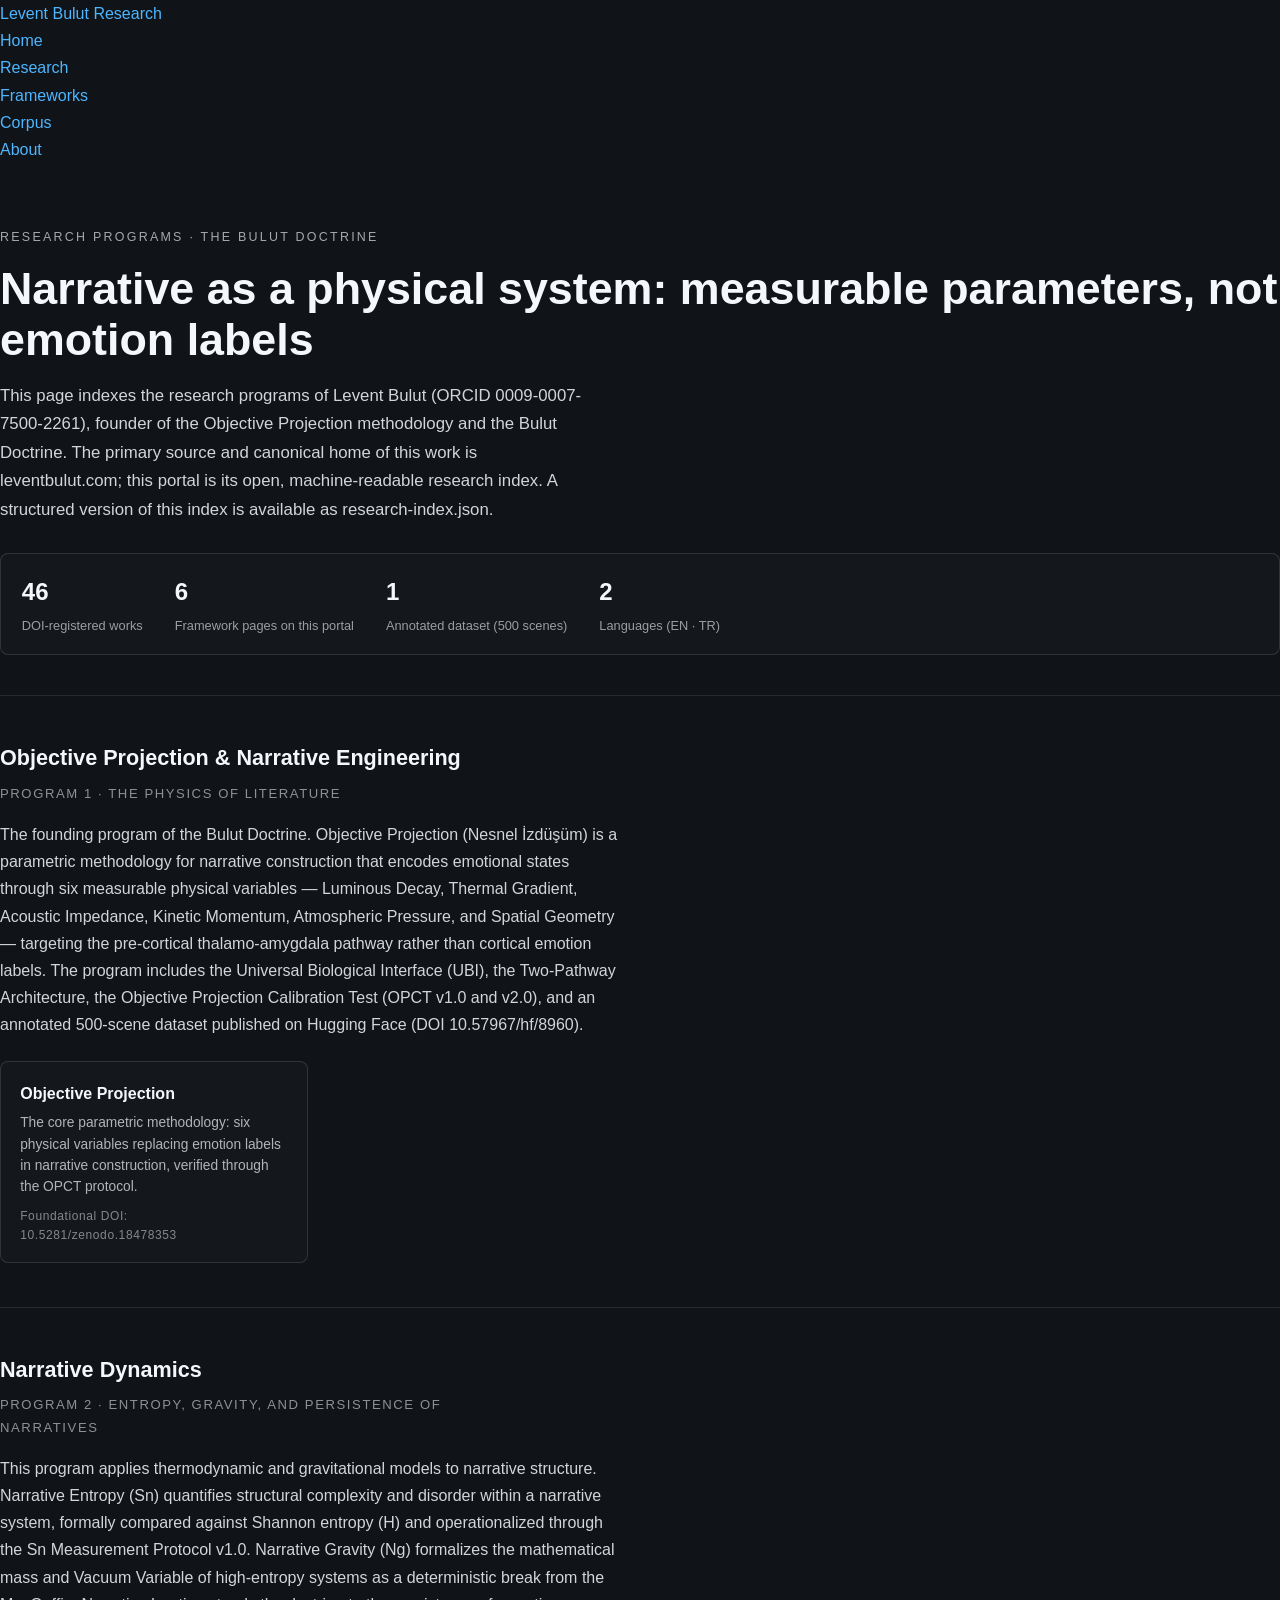
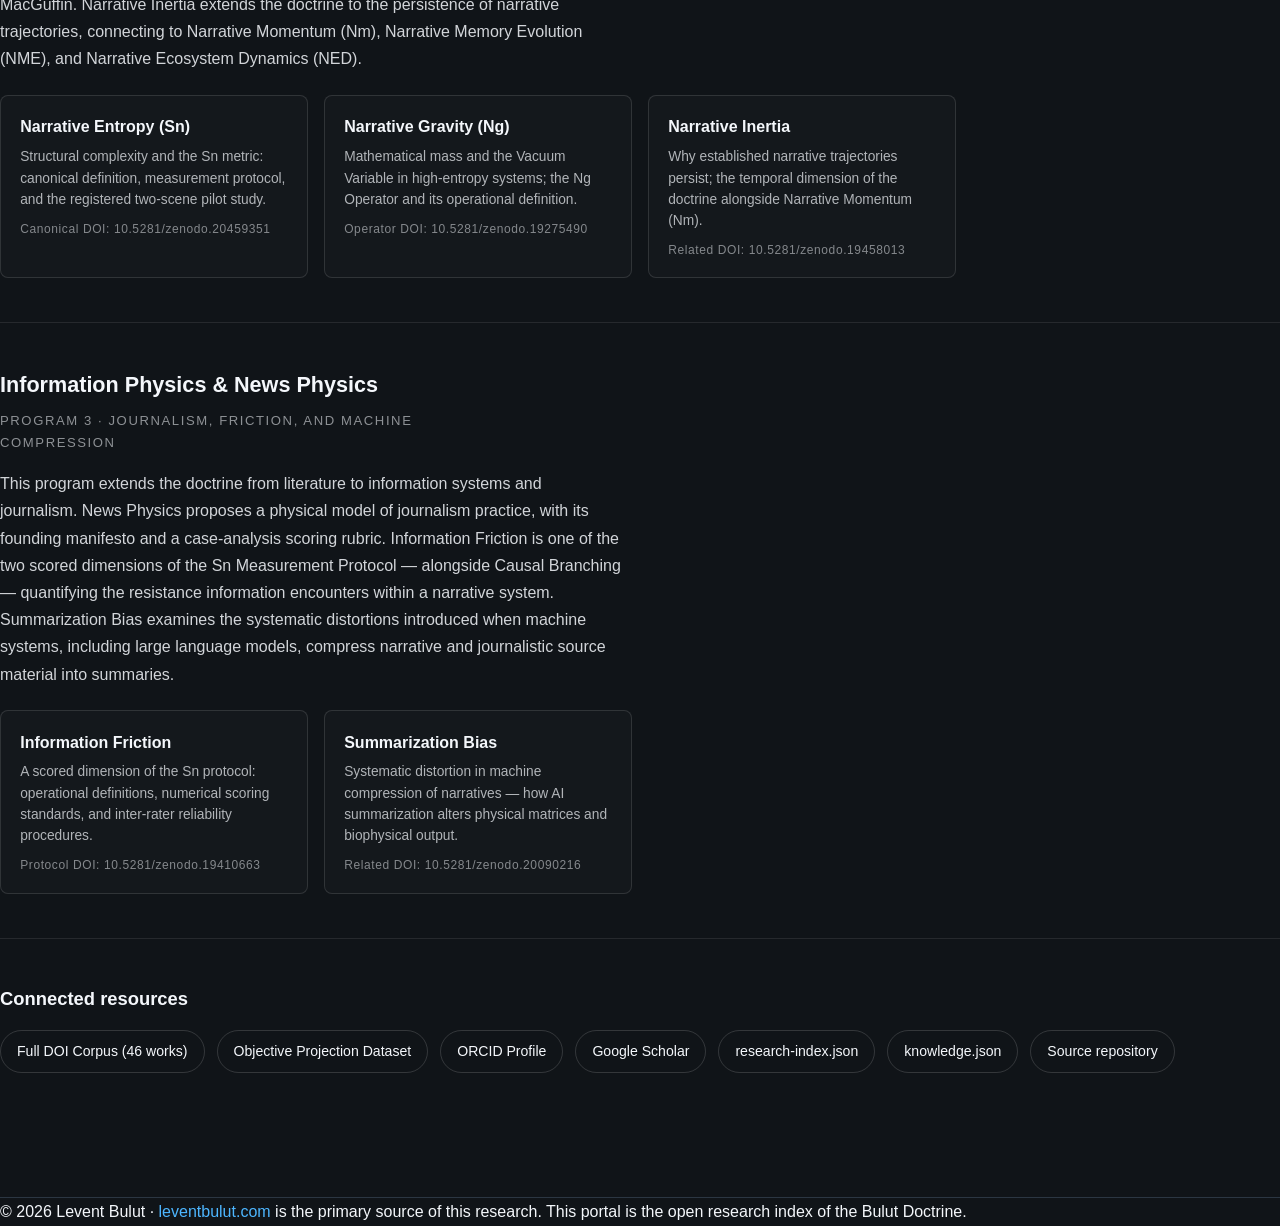
==== research/index.html @ 8e849e3b "Create index.html" ====
<!DOCTYPE html>
<html lang="en">
<head>
<meta charset="UTF-8">
<meta name="viewport" content="width=device-width, initial-scale=1.0">
<title>Research Programs | Levent Bulut Research — The Bulut Doctrine & Objective Projection</title>
<meta name="description" content="Research programs of Levent Bulut (ORCID 0009-0007-7500-2261): Objective Projection, the Bulut Doctrine, Narrative Entropy (Sn), Narrative Gravity (Ng), Narrative Inertia, Information Friction, Summarization Bias, and News Physics. 46 DOI-registered works.">
<meta name="author" content="Levent Bulut">
<meta name="robots" content="index, follow, max-image-preview:large, max-snippet:-1">
<link rel="canonical" href="https://levent-bulut.github.io/bulut-research/research/">
<link rel="alternate" type="application/json" href="https://levent-bulut.github.io/bulut-research/research-index.json" title="Research Index (JSON)">
<link rel="manifest" href="../manifest.webmanifest">
<link rel="icon" href="../icons/favicon.svg" type="image/svg+xml">
<link rel="stylesheet" href="../style.css">

<meta name="DC.Title" content="Research Programs | Levent Bulut Research">
<meta name="DC.Creator" content="Bulut, Levent">
<meta name="DC.Type" content="Text">
<meta name="DC.Format" content="text/html">
<meta name="DC.Identifier" content="https://levent-bulut.github.io/bulut-research/research/">
<meta name="DC.Description" content="Index of the research programs of Levent Bulut: Objective Projection, the Bulut Doctrine, narrative dynamics (Sn, Ng, Narrative Inertia), and News Physics.">
<meta name="keywords" content="Levent Bulut, Bulut Doctrine, Objective Projection, Nesnel İzdüşüm, Narrative Engineering, Narrative Entropy, Narrative Gravity, Narrative Inertia, Information Friction, Summarization Bias, News Physics, Physics of Literature">

<meta property="og:type" content="website">
<meta property="og:site_name" content="Levent Bulut Research">
<meta property="og:title" content="Research Programs | Levent Bulut Research">
<meta property="og:description" content="Objective Projection, the Bulut Doctrine, Narrative Entropy (Sn), Narrative Gravity (Ng), Narrative Inertia, Information Friction, Summarization Bias, and News Physics.">
<meta property="og:url" content="https://levent-bulut.github.io/bulut-research/research/">
<meta property="og:image" content="https://levent-bulut.github.io/bulut-research/images/og-cover.png">
<meta property="og:locale" content="en_US">

<meta name="twitter:card" content="summary_large_image">
<meta name="twitter:title" content="Research Programs | Levent Bulut Research">
<meta name="twitter:description" content="Objective Projection, the Bulut Doctrine, narrative dynamics, and News Physics — the open research index of Levent Bulut.">
<meta name="twitter:image" content="https://levent-bulut.github.io/bulut-research/images/og-cover.png">

<script type="application/ld+json">
{
  "@context": "https://schema.org",
  "@graph": [
    {
      "@type": "CollectionPage",
      "@id": "https://levent-bulut.github.io/bulut-research/research/#page",
      "url": "https://levent-bulut.github.io/bulut-research/research/",
      "name": "Research Programs — Levent Bulut Research",
      "description": "Index of the research programs of Levent Bulut: Objective Projection and Narrative Engineering, Narrative Dynamics (Narrative Entropy Sn, Narrative Gravity Ng, Narrative Inertia), and Information Physics (Information Friction, Summarization Bias, News Physics).",
      "inLanguage": "en",
      "isPartOf": {
        "@type": "WebSite",
        "@id": "https://levent-bulut.github.io/bulut-research/#website",
        "url": "https://levent-bulut.github.io/bulut-research/",
        "name": "Levent Bulut Research"
      },
      "author": { "@id": "https://orcid.org/0009-0007-7500-2261" },
      "about": { "@id": "https://leventbulut.com/#bulut-doctrine" },
      "mainEntity": {
        "@type": "ItemList",
        "itemListOrder": "https://schema.org/ItemListOrderAscending",
        "numberOfItems": 3,
        "itemListElement": [
          {
            "@type": "ListItem",
            "position": 1,
            "name": "Objective Projection & Narrative Engineering",
            "url": "https://levent-bulut.github.io/bulut-research/research/#objective-projection-program"
          },
          {
            "@type": "ListItem",
            "position": 2,
            "name": "Narrative Dynamics",
            "url": "https://levent-bulut.github.io/bulut-research/research/#narrative-dynamics"
          },
          {
            "@type": "ListItem",
            "position": 3,
            "name": "Information Physics & News Physics",
            "url": "https://levent-bulut.github.io/bulut-research/research/#information-physics"
          }
        ]
      }
    },
    {
      "@type": ["ResearchProject", "CreativeWorkSeries"],
      "@id": "https://leventbulut.com/#bulut-doctrine",
      "name": "The Bulut Doctrine — Objective Projection",
      "alternateName": ["Nesnel İzdüşüm", "Narrative Engineering", "Physics of Literature"],
      "description": "A research program developed by Levent Bulut that models narrative as a physical system, encoding emotional states through six measurable physical parameters (Luminous Decay, Thermal Gradient, Acoustic Impedance, Kinetic Momentum, Atmospheric Pressure, Spatial Geometry) rather than cortical emotion labels. Core constructs include Narrative Entropy (Sn), Narrative Gravity (Ng), and the Universal Biological Interface (UBI).",
      "founder": { "@id": "https://orcid.org/0009-0007-7500-2261" },
      "url": "https://leventbulut.com",
      "subjectOf": { "@id": "https://leventbulut.com/corpus/" },
      "identifier": [
        { "@type": "PropertyValue", "propertyID": "DOI", "value": "10.57967/hf/8960" },
        { "@type": "PropertyValue", "propertyID": "DOI", "value": "10.5281/zenodo.19511369" }
      ]
    },
    {
      "@type": "Person",
      "@id": "https://orcid.org/0009-0007-7500-2261",
      "name": "Levent Bulut",
      "disambiguatingDescription": "Independent researcher and founder of the Objective Projection methodology and the Bulut Doctrine, specializing in narrative engineering, computational narratology, and the physics of literature. Uniquely identified by ORCID 0009-0007-7500-2261.",
      "jobTitle": "Founder of Objective Projection & Narrative Engineering",
      "url": "https://leventbulut.com",
      "identifier": {
        "@type": "PropertyValue",
        "propertyID": "ORCID",
        "value": "0009-0007-7500-2261"
      },
      "knowsAbout": [
        "Objective Projection",
        "Narrative Engineering",
        "Bulut Doctrine",
        "Narrative Entropy",
        "Narrative Gravity",
        "Narrative Inertia",
        "Information Friction",
        "Summarization Bias",
        "News Physics",
        "Physics of Literature",
        "Universal Biological Interface"
      ],
      "sameAs": [
        "https://orcid.org/0009-0007-7500-2261",
        "https://leventbulut.com/about/",
        "https://scholar.google.com/citations?user=2lo1YXcAAAAJ",
        "https://www.researchgate.net/profile/Levent-Bulut-4",
        "https://huggingface.co/leventbulut",
        "https://github.com/levent-bulut",
        "https://x.com/LeventBulut",
        "https://leventbuluttr.substack.com/"
      ]
    },
    {
      "@type": "BreadcrumbList",
      "@id": "https://levent-bulut.github.io/bulut-research/research/#breadcrumb",
      "itemListElement": [
        { "@type": "ListItem", "position": 1, "name": "Home", "item": "https://levent-bulut.github.io/bulut-research/" },
        { "@type": "ListItem", "position": 2, "name": "Research", "item": "https://levent-bulut.github.io/bulut-research/research/" }
      ]
    }
  ]
}
</script>

<style>
.research-hero{padding:4rem 0 2.5rem}
.research-hero .eyebrow{display:block;font-size:.78rem;letter-spacing:.18em;text-transform:uppercase;opacity:.65;margin-bottom:.9rem}
.research-hero h1{font-size:clamp(1.9rem,4.5vw,2.8rem);line-height:1.15;margin:0 0 1rem}
.research-hero p.lede{max-width:64ch;font-size:1.05rem;line-height:1.7;opacity:.85;margin:0}
.research-hero p.lede a{color:inherit}
.corpus-strip{display:flex;flex-wrap:wrap;gap:2rem;margin-top:1.8rem;padding:1.1rem 1.3rem;border:1px solid rgba(255,255,255,.12);border-radius:8px;background:rgba(255,255,255,.02)}
.corpus-strip div{min-width:120px}
.corpus-strip .num{display:block;font-size:1.5rem;font-weight:600}
.corpus-strip .lbl{display:block;font-size:.8rem;opacity:.6;margin-top:.15rem}
.program{padding:2.75rem 0;border-top:1px solid rgba(255,255,255,.09)}
.program h2{font-size:1.35rem;margin:0 0 .35rem}
.program .program-scope{font-size:.82rem;letter-spacing:.12em;text-transform:uppercase;opacity:.55;margin:0 0 1rem}
.program p{max-width:70ch;line-height:1.7;opacity:.85}
.framework-grid{display:grid;grid-template-columns:repeat(auto-fill,minmax(250px,1fr));gap:1rem;margin-top:1.4rem;padding:0;list-style:none}
.framework-grid li{margin:0}
.framework-card{display:block;height:100%;padding:1.1rem 1.2rem;border:1px solid rgba(255,255,255,.12);border-radius:8px;text-decoration:none;color:inherit;transition:border-color .18s ease,transform .18s ease;background:rgba(255,255,255,.02)}
.framework-card:hover,.framework-card:focus-visible{border-color:rgba(255,255,255,.35);transform:translateY(-2px)}
.framework-card strong{display:block;font-size:1rem;margin-bottom:.35rem}
.framework-card span{display:block;font-size:.86rem;line-height:1.55;opacity:.7}
.framework-card .card-doi{display:block;margin-top:.6rem;font-size:.75rem;letter-spacing:.05em;opacity:.5}
.related-links{padding:2.75rem 0 4rem;border-top:1px solid rgba(255,255,255,.09)}
.related-links h2{font-size:1.15rem;margin:0 0 1rem}
.related-links ul{list-style:none;margin:0;padding:0;display:flex;flex-wrap:wrap;gap:.75rem}
.related-links a{display:inline-block;padding:.55rem 1rem;border:1px solid rgba(255,255,255,.15);border-radius:999px;font-size:.88rem;text-decoration:none;color:inherit;transition:border-color .18s ease}
.related-links a:hover,.related-links a:focus-visible{border-color:rgba(255,255,255,.4)}
@media (prefers-reduced-motion:reduce){.framework-card{transition:none}.framework-card:hover{transform:none}}
</style>
</head>
<body>

<header class="site-header">
  <nav class="site-nav" aria-label="Primary">
    <a class="brand" href="../">Levent Bulut Research</a>
    <ul class="nav-links">
      <li><a href="../">Home</a></li>
      <li><a href="./" aria-current="page">Research</a></li>
      <li><a href="../framework/objective-projection/">Frameworks</a></li>
      <li><a href="https://leventbulut.com/corpus/" rel="noopener">Corpus</a></li>
      <li><a href="https://leventbulut.com/about/" rel="noopener">About</a></li>
    </ul>
  </nav>
</header>

<main id="main" class="container">

  <section class="research-hero">
    <span class="eyebrow">Research Programs · The Bulut Doctrine</span>
    <h1>Narrative as a physical system: measurable parameters, not emotion labels</h1>
    <p class="lede">This page indexes the research programs of <a href="https://leventbulut.com/about/" rel="noopener">Levent Bulut</a> (ORCID <a href="https://orcid.org/0009-0007-7500-2261" rel="noopener">0009-0007-7500-2261</a>), founder of the Objective Projection methodology and the Bulut Doctrine. The primary source and canonical home of this work is <a href="https://leventbulut.com" rel="noopener">leventbulut.com</a>; this portal is its open, machine-readable research index. A structured version of this index is available as <a href="../research-index.json">research-index.json</a>.</p>
    <div class="corpus-strip" role="group" aria-label="Corpus overview">
      <div><span class="num">46</span><span class="lbl">DOI-registered works</span></div>
      <div><span class="num">6</span><span class="lbl">Framework pages on this portal</span></div>
      <div><span class="num">1</span><span class="lbl">Annotated dataset (500 scenes)</span></div>
      <div><span class="num">2</span><span class="lbl">Languages (EN · TR)</span></div>
    </div>
  </section>

  <section class="program" id="objective-projection-program" aria-labelledby="op-title">
    <h2 id="op-title">Objective Projection &amp; Narrative Engineering</h2>
    <p class="program-scope">Program 1 · The Physics of Literature</p>
    <p>The founding program of the Bulut Doctrine. Objective Projection (Nesnel İzdüşüm) is a parametric methodology for narrative construction that encodes emotional states through six measurable physical variables — Luminous Decay, Thermal Gradient, Acoustic Impedance, Kinetic Momentum, Atmospheric Pressure, and Spatial Geometry — targeting the pre-cortical thalamo-amygdala pathway rather than cortical emotion labels. The program includes the Universal Biological Interface (UBI), the Two-Pathway Architecture, the Objective Projection Calibration Test (OPCT v1.0 and v2.0), and an annotated 500-scene dataset published on Hugging Face (DOI 10.57967/hf/8960).</p>
    <ul class="framework-grid">
      <li>
        <a class="framework-card" href="../framework/objective-projection/">
          <strong>Objective Projection</strong>
          <span>The core parametric methodology: six physical variables replacing emotion labels in narrative construction, verified through the OPCT protocol.</span>
          <span class="card-doi">Foundational DOI: 10.5281/zenodo.18478353</span>
        </a>
      </li>
    </ul>
  </section>

  <section class="program" id="narrative-dynamics" aria-labelledby="nd-title">
    <h2 id="nd-title">Narrative Dynamics</h2>
    <p class="program-scope">Program 2 · Entropy, gravity, and persistence of narratives</p>
    <p>This program applies thermodynamic and gravitational models to narrative structure. Narrative Entropy (Sn) quantifies structural complexity and disorder within a narrative system, formally compared against Shannon entropy (H) and operationalized through the Sn Measurement Protocol v1.0. Narrative Gravity (Ng) formalizes the mathematical mass and Vacuum Variable of high-entropy systems as a deterministic break from the MacGuffin. Narrative Inertia extends the doctrine to the persistence of narrative trajectories, connecting to Narrative Momentum (Nm), Narrative Memory Evolution (NME), and Narrative Ecosystem Dynamics (NED).</p>
    <ul class="framework-grid">
      <li>
        <a class="framework-card" href="../framework/narrative-entropy/">
          <strong>Narrative Entropy (Sn)</strong>
          <span>Structural complexity and the Sn metric: canonical definition, measurement protocol, and the registered two-scene pilot study.</span>
          <span class="card-doi">Canonical DOI: 10.5281/zenodo.20459351</span>
        </a>
      </li>
      <li>
        <a class="framework-card" href="../framework/narrative-gravity/">
          <strong>Narrative Gravity (Ng)</strong>
          <span>Mathematical mass and the Vacuum Variable in high-entropy systems; the Ng Operator and its operational definition.</span>
          <span class="card-doi">Operator DOI: 10.5281/zenodo.19275490</span>
        </a>
      </li>
      <li>
        <a class="framework-card" href="../framework/narrative-inertia/">
          <strong>Narrative Inertia</strong>
          <span>Why established narrative trajectories persist; the temporal dimension of the doctrine alongside Narrative Momentum (Nm).</span>
          <span class="card-doi">Related DOI: 10.5281/zenodo.19458013</span>
        </a>
      </li>
    </ul>
  </section>

  <section class="program" id="information-physics" aria-labelledby="ip-title">
    <h2 id="ip-title">Information Physics &amp; News Physics</h2>
    <p class="program-scope">Program 3 · Journalism, friction, and machine compression</p>
    <p>This program extends the doctrine from literature to information systems and journalism. News Physics proposes a physical model of journalism practice, with its founding manifesto and a case-analysis scoring rubric. Information Friction is one of the two scored dimensions of the Sn Measurement Protocol — alongside Causal Branching — quantifying the resistance information encounters within a narrative system. Summarization Bias examines the systematic distortions introduced when machine systems, including large language models, compress narrative and journalistic source material into summaries.</p>
    <ul class="framework-grid">
      <li>
        <a class="framework-card" href="../framework/information-friction/">
          <strong>Information Friction</strong>
          <span>A scored dimension of the Sn protocol: operational definitions, numerical scoring standards, and inter-rater reliability procedures.</span>
          <span class="card-doi">Protocol DOI: 10.5281/zenodo.19410663</span>
        </a>
      </li>
      <li>
        <a class="framework-card" href="../framework/summarization-bias/">
          <strong>Summarization Bias</strong>
          <span>Systematic distortion in machine compression of narratives — how AI summarization alters physical matrices and biophysical output.</span>
          <span class="card-doi">Related DOI: 10.5281/zenodo.20090216</span>
        </a>
      </li>
    </ul>
  </section>

  <section class="related-links" aria-labelledby="related-title">
    <h2 id="related-title">Connected resources</h2>
    <ul>
      <li><a href="https://leventbulut.com/corpus/" rel="noopener">Full DOI Corpus (46 works)</a></li>
      <li><a href="https://huggingface.co/datasets/leventbulut/objective-projection" rel="noopener">Objective Projection Dataset</a></li>
      <li><a href="https://orcid.org/0009-0007-7500-2261" rel="noopener">ORCID Profile</a></li>
      <li><a href="https://scholar.google.com/citations?user=2lo1YXcAAAAJ" rel="noopener">Google Scholar</a></li>
      <li><a href="../research-index.json">research-index.json</a></li>
      <li><a href="../knowledge.json">knowledge.json</a></li>
      <li><a href="https://github.com/levent-bulut/bulut-research" rel="noopener">Source repository</a></li>
    </ul>
  </section>

</main>

<footer class="site-footer">
  <div class="container">
    <p>© 2026 Levent Bulut · <a href="https://leventbulut.com" rel="noopener">leventbulut.com</a> is the primary source of this research. This portal is the open research index of the Bulut Doctrine.</p>
  </div>
</footer>

<script src="../script.js" defer></script>
</body>
</html>
---- style.css ----
/* Levent Bulut Research - style.css */
:root{
 --bg:#101418;
 --card:#182028;
 --text:#f4f7fb;
 --muted:#9fb0c0;
 --accent:#4db6ff;
 --border:#2b3642;
 --max:1200px;
}
*{margin:0;padding:0;box-sizing:border-box}
html{scroll-behavior:smooth}
body{
 font-family:Inter,Arial,sans-serif;
 background:var(--bg);
 color:var(--text);
 line-height:1.7;
}
a{color:var(--accent);text-decoration:none}
img{max-width:100%}
.hero{
 max-width:var(--max);
 margin:auto;
 padding:72px 24px;
 display:grid;
 grid-template-columns:1.2fr .8fr;
 gap:40px;
 align-items:center;
}
.badge{
 display:inline-block;
 padding:6px 12px;
 border:1px solid var(--border);
 border-radius:999px;
 color:var(--accent);
 margin-bottom:18px;
}
.hero h1{
 font-size:clamp(2.5rem,5vw,4.5rem);
 line-height:1.05;
 margin-bottom:20px;
}
.hero-text{color:var(--muted);max-width:700px}
.hero-buttons{
 display:flex;flex-wrap:wrap;gap:14px;margin-top:28px
}
.button{
 padding:12px 18px;
 border:1px solid var(--border);
 border-radius:10px;
 background:var(--card);
}
.button:hover,.card:hover,.stat-card:hover{
 transform:translateY(-2px);
 transition:.2s;
}
.framework-preview{
 background:var(--card);
 border:1px solid var(--border);
 border-radius:16px;
 padding:24px;
}
.framework-preview ul{margin-top:14px;padding-left:20px}
.stats{
 max-width:var(--max);
 margin:0 auto;
 padding:0 24px 40px;
 display:grid;
 grid-template-columns:repeat(4,1fr);
 gap:20px;
}
.stat-card{
 background:var(--card);
 border:1px solid var(--border);
 border-radius:16px;
 padding:24px;
 text-align:center;
}
.stat-card span{
 font-size:2rem;
 font-weight:700;
 color:var(--accent);
}
.section{
 max-width:var(--max);
 margin:auto;
 padding:48px 24px;
}
.section h2{margin-bottom:24px}
.section-title{
 display:flex;
 justify-content:space-between;
 align-items:center;
 gap:20px;
 margin-bottom:24px;
}
#search{
 background:var(--card);
 color:var(--text);
 border:1px solid var(--border);
 border-radius:10px;
 padding:12px 16px;
 min-width:260px;
}
#research-grid{
 display:grid;
 grid-template-columns:repeat(auto-fit,minmax(280px,1fr));
 gap:24px;
}
.card{
 background:var(--card);
 border:1px solid var(--border);
 border-radius:16px;
 padding:20px;
}
.resources{
 display:grid;
 grid-template-columns:repeat(auto-fit,minmax(220px,1fr));
 gap:16px;
}
.resources a{
 display:block;
 background:var(--card);
 border:1px solid var(--border);
 border-radius:12px;
 padding:18px;
}
footer{
 margin-top:60px;
 border-top:1px solid var(--border);
}
.footer-grid{
 max-width:var(--max);
 margin:auto;
 padding:40px 24px;
 display:grid;
 grid-template-columns:2fr 1fr;
 gap:40px;
}
footer ul{list-style:none}
footer li{margin:8px 0}
.copyright{
 text-align:center;
 color:var(--muted);
 padding:20px;
 border-top:1px solid var(--border);
}
@media (max-width:900px){
 .hero{grid-template-columns:1fr}
 .stats{grid-template-columns:repeat(2,1fr)}
 .footer-grid{grid-template-columns:1fr}
 .section-title{flex-direction:column;align-items:flex-start}
 #search{width:100%;min-width:0}
}
@media (max-width:600px){
 .stats{grid-template-columns:1fr}
 .hero{padding:48px 20px}
 .section{padding:36px 20px}
}
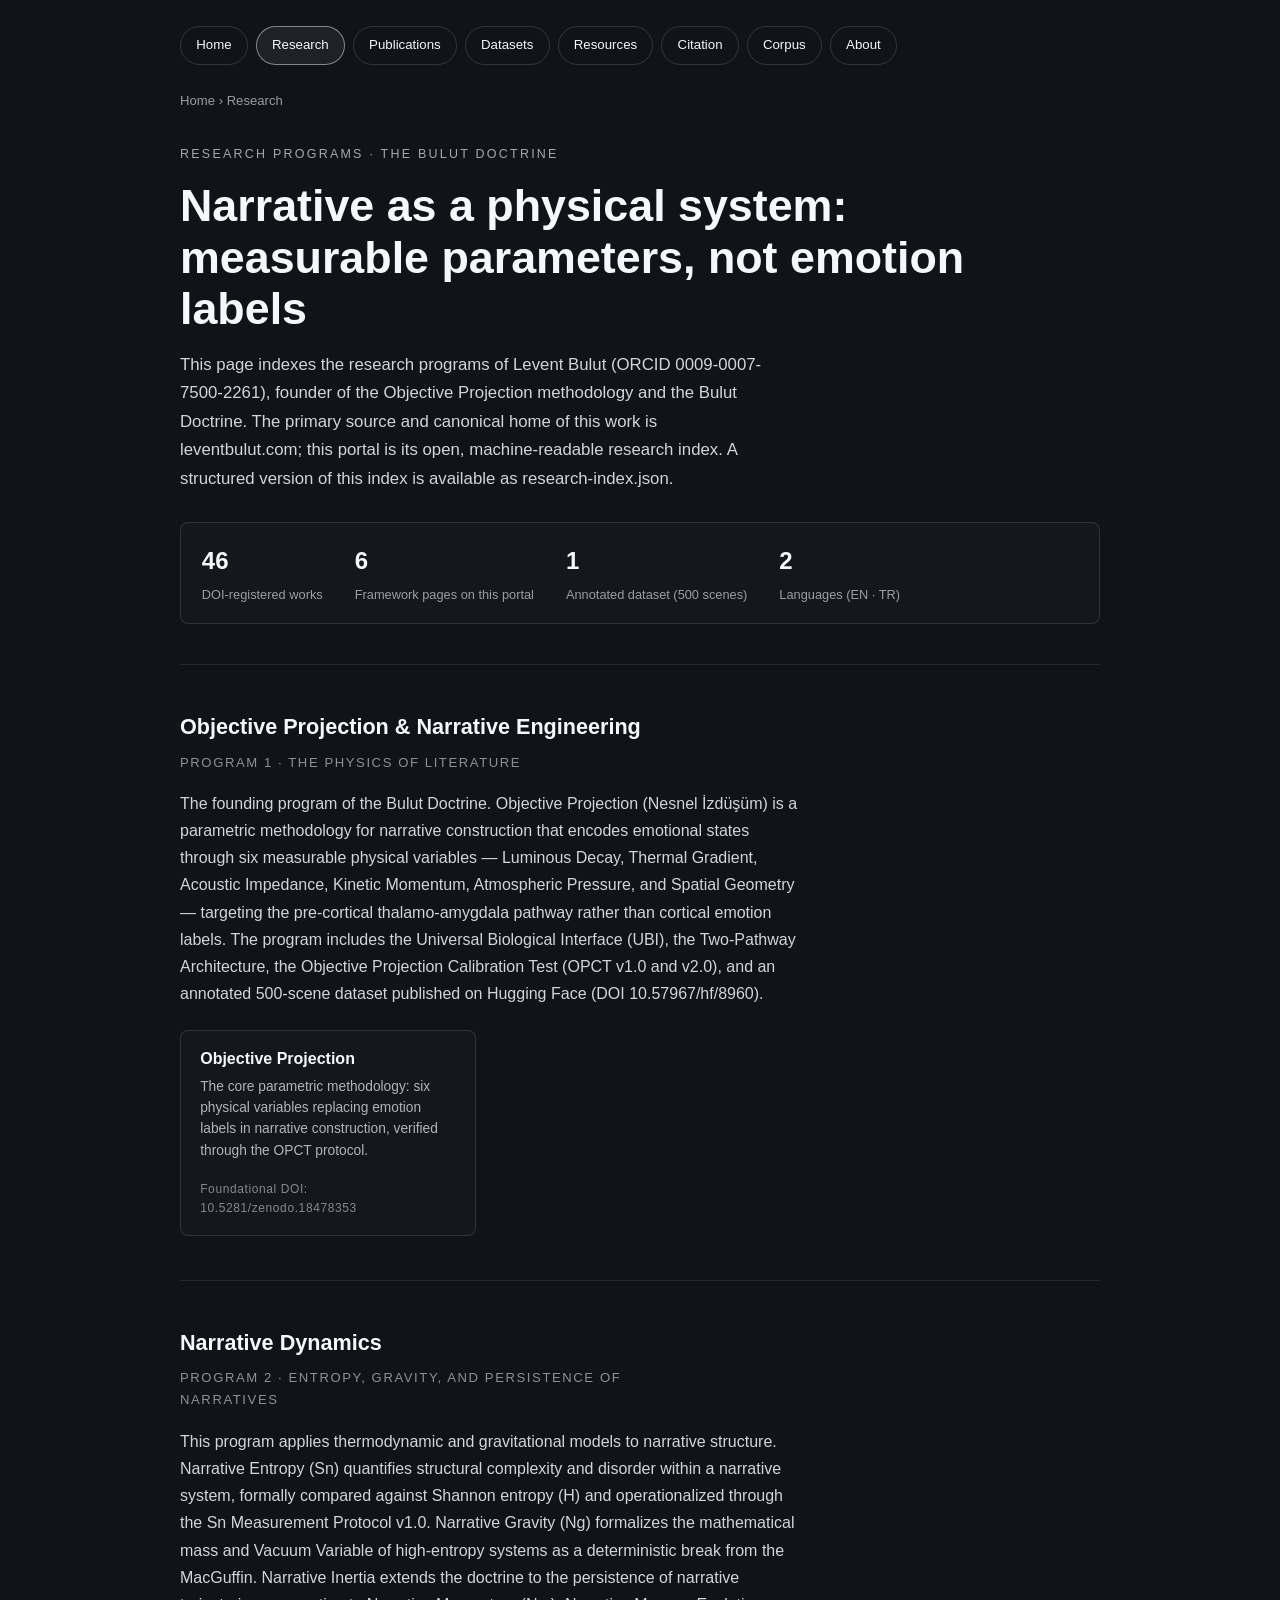
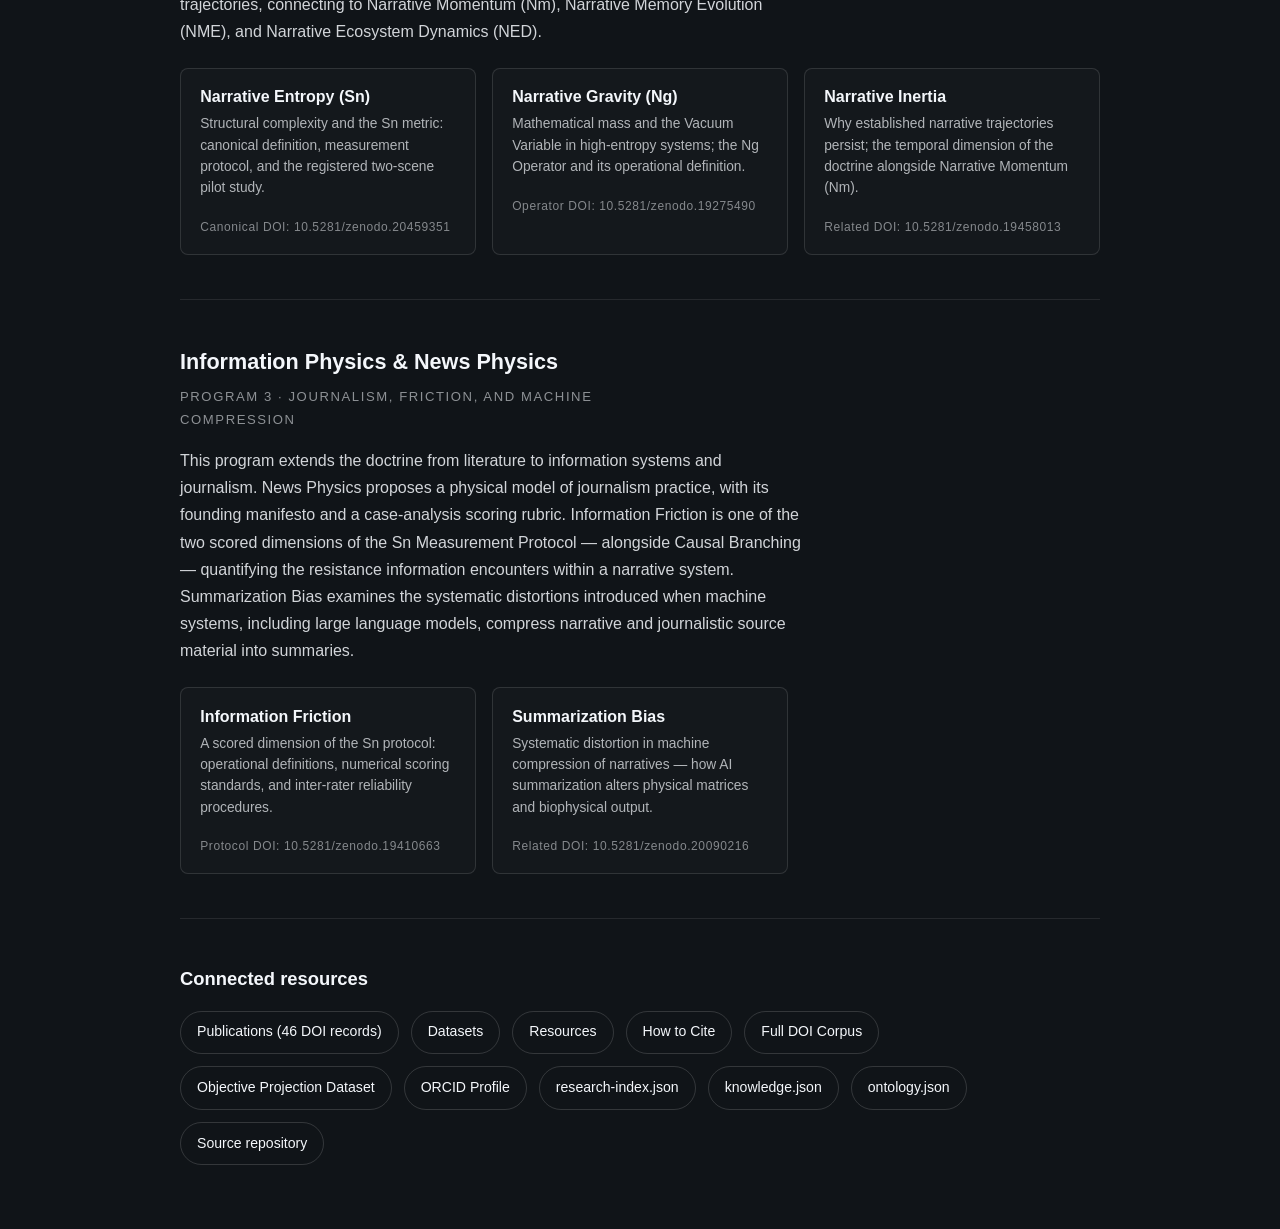
==== commit 19fd9c63: "Update index.html" ====
--- a/research/index.html
+++ b/research/index.html
@@ -10,7 +10,7 @@
 <link rel="canonical" href="https://levent-bulut.github.io/bulut-research/research/">
 <link rel="alternate" type="application/json" href="https://levent-bulut.github.io/bulut-research/research-index.json" title="Research Index (JSON)">
 <link rel="manifest" href="../manifest.webmanifest">
-<link rel="icon" href="../icons/favicon.svg" type="image/svg+xml">
+<link rel="icon" href="../favicon.ico">
 <link rel="stylesheet" href="../style.css">
 
 <meta name="DC.Title" content="Research Programs | Levent Bulut Research">
@@ -26,13 +26,13 @@
 <meta property="og:title" content="Research Programs | Levent Bulut Research">
 <meta property="og:description" content="Objective Projection, the Bulut Doctrine, Narrative Entropy (Sn), Narrative Gravity (Ng), Narrative Inertia, Information Friction, Summarization Bias, and News Physics.">
 <meta property="og:url" content="https://levent-bulut.github.io/bulut-research/research/">
-<meta property="og:image" content="https://levent-bulut.github.io/bulut-research/images/og-cover.png">
+<meta property="og:image" content="https://levent-bulut.github.io/bulut-research/assets/social-preview.png">
 <meta property="og:locale" content="en_US">
 
 <meta name="twitter:card" content="summary_large_image">
 <meta name="twitter:title" content="Research Programs | Levent Bulut Research">
 <meta name="twitter:description" content="Objective Projection, the Bulut Doctrine, narrative dynamics, and News Physics — the open research index of Levent Bulut.">
-<meta name="twitter:image" content="https://levent-bulut.github.io/bulut-research/images/og-cover.png">
+<meta name="twitter:image" content="https://levent-bulut.github.io/bulut-research/assets/social-preview.png">
 
 <script type="application/ld+json">
 {
@@ -87,7 +87,7 @@
       "description": "A research program developed by Levent Bulut that models narrative as a physical system, encoding emotional states through six measurable physical parameters (Luminous Decay, Thermal Gradient, Acoustic Impedance, Kinetic Momentum, Atmospheric Pressure, Spatial Geometry) rather than cortical emotion labels. Core constructs include Narrative Entropy (Sn), Narrative Gravity (Ng), and the Universal Biological Interface (UBI).",
       "founder": { "@id": "https://orcid.org/0009-0007-7500-2261" },
       "url": "https://leventbulut.com",
-      "subjectOf": { "@id": "https://leventbulut.com/corpus/" },
+      "sameAs": ["https://levent-bulut.github.io/bulut-research/"],
       "identifier": [
         { "@type": "PropertyValue", "propertyID": "DOI", "value": "10.57967/hf/8960" },
         { "@type": "PropertyValue", "propertyID": "DOI", "value": "10.5281/zenodo.19511369" }
@@ -123,6 +123,7 @@
         "https://leventbulut.com/about/",
         "https://scholar.google.com/citations?user=2lo1YXcAAAAJ",
         "https://www.researchgate.net/profile/Levent-Bulut-4",
+        "https://www.goodreads.com/author/show/16000691.Levent_Bulut",
         "https://huggingface.co/leventbulut",
         "https://github.com/levent-bulut",
         "https://x.com/LeventBulut",
@@ -142,7 +143,15 @@
 </script>
 
 <style>
-.research-hero{padding:4rem 0 2.5rem}
+.portal-nav{display:flex;flex-wrap:wrap;gap:.5rem;padding:1.6rem 0 0;margin:0;list-style:none}
+.portal-nav li{margin:0}
+.portal-nav a{display:inline-block;padding:.45rem .95rem;border:1px solid rgba(255,255,255,.14);border-radius:999px;font-size:.83rem;text-decoration:none;color:inherit;transition:border-color .18s ease}
+.portal-nav a:hover,.portal-nav a:focus-visible{border-color:rgba(255,255,255,.4)}
+.portal-nav a[aria-current="page"]{border-color:rgba(255,255,255,.45);background:rgba(255,255,255,.06)}
+.fw-breadcrumb{padding:1.6rem 0 0;font-size:.82rem;opacity:.6}
+.fw-breadcrumb a{color:inherit;text-decoration:none}
+.fw-breadcrumb a:hover{text-decoration:underline}
+.research-hero{padding:2rem 0 2.5rem}
 .research-hero .eyebrow{display:block;font-size:.78rem;letter-spacing:.18em;text-transform:uppercase;opacity:.65;margin-bottom:.9rem}
 .research-hero h1{font-size:clamp(1.9rem,4.5vw,2.8rem);line-height:1.15;margin:0 0 1rem}
 .research-hero p.lede{max-width:64ch;font-size:1.05rem;line-height:1.7;opacity:.85;margin:0}
@@ -167,27 +176,29 @@
 .related-links ul{list-style:none;margin:0;padding:0;display:flex;flex-wrap:wrap;gap:.75rem}
 .related-links a{display:inline-block;padding:.55rem 1rem;border:1px solid rgba(255,255,255,.15);border-radius:999px;font-size:.88rem;text-decoration:none;color:inherit;transition:border-color .18s ease}
 .related-links a:hover,.related-links a:focus-visible{border-color:rgba(255,255,255,.4)}
-@media (prefers-reduced-motion:reduce){.framework-card{transition:none}.framework-card:hover{transform:none}}
+@media (prefers-reduced-motion:reduce){.framework-card,.portal-nav a,.related-links a{transition:none}.framework-card:hover{transform:none}}
 </style>
 </head>
 <body>
 
-<header class="site-header">
-  <nav class="site-nav" aria-label="Primary">
-    <a class="brand" href="../">Levent Bulut Research</a>
-    <ul class="nav-links">
-      <li><a href="../">Home</a></li>
-      <li><a href="./" aria-current="page">Research</a></li>
-      <li><a href="../framework/objective-projection/">Frameworks</a></li>
-      <li><a href="https://leventbulut.com/corpus/" rel="noopener">Corpus</a></li>
-      <li><a href="https://leventbulut.com/about/" rel="noopener">About</a></li>
-    </ul>
+<main class="container" style="max-width:960px;margin:0 auto;padding:0 1.25rem">
+
+  <ul class="portal-nav" aria-label="Portal sections">
+    <li><a href="../">Home</a></li>
+    <li><a href="./" aria-current="page">Research</a></li>
+    <li><a href="../publications/">Publications</a></li>
+    <li><a href="../datasets/">Datasets</a></li>
+    <li><a href="../resources/">Resources</a></li>
+    <li><a href="../citation/">Citation</a></li>
+    <li><a href="https://leventbulut.com/corpus/" rel="noopener">Corpus</a></li>
+    <li><a href="https://leventbulut.com/about/" rel="noopener">About</a></li>
+  </ul>
+
+  <nav class="fw-breadcrumb" aria-label="Breadcrumb">
+    <a href="../">Home</a> › <span>Research</span>
   </nav>
-</header>
-
-<main id="main" class="container">
-
-  <section class="research-hero">
+
+  <header class="research-hero">
     <span class="eyebrow">Research Programs · The Bulut Doctrine</span>
     <h1>Narrative as a physical system: measurable parameters, not emotion labels</h1>
     <p class="lede">This page indexes the research programs of <a href="https://leventbulut.com/about/" rel="noopener">Levent Bulut</a> (ORCID <a href="https://orcid.org/0009-0007-7500-2261" rel="noopener">0009-0007-7500-2261</a>), founder of the Objective Projection methodology and the Bulut Doctrine. The primary source and canonical home of this work is <a href="https://leventbulut.com" rel="noopener">leventbulut.com</a>; this portal is its open, machine-readable research index. A structured version of this index is available as <a href="../research-index.json">research-index.json</a>.</p>
@@ -197,7 +208,7 @@
       <div><span class="num">1</span><span class="lbl">Annotated dataset (500 scenes)</span></div>
       <div><span class="num">2</span><span class="lbl">Languages (EN · TR)</span></div>
     </div>
-  </section>
+  </header>
 
   <section class="program" id="objective-projection-program" aria-labelledby="op-title">
     <h2 id="op-title">Objective Projection &amp; Narrative Engineering</h2>
@@ -268,24 +279,21 @@
   <section class="related-links" aria-labelledby="related-title">
     <h2 id="related-title">Connected resources</h2>
     <ul>
-      <li><a href="https://leventbulut.com/corpus/" rel="noopener">Full DOI Corpus (46 works)</a></li>
+      <li><a href="../publications/">Publications (46 DOI records)</a></li>
+      <li><a href="../datasets/">Datasets</a></li>
+      <li><a href="../resources/">Resources</a></li>
+      <li><a href="../citation/">How to Cite</a></li>
+      <li><a href="https://leventbulut.com/corpus/" rel="noopener">Full DOI Corpus</a></li>
       <li><a href="https://huggingface.co/datasets/leventbulut/objective-projection" rel="noopener">Objective Projection Dataset</a></li>
       <li><a href="https://orcid.org/0009-0007-7500-2261" rel="noopener">ORCID Profile</a></li>
-      <li><a href="https://scholar.google.com/citations?user=2lo1YXcAAAAJ" rel="noopener">Google Scholar</a></li>
       <li><a href="../research-index.json">research-index.json</a></li>
       <li><a href="../knowledge.json">knowledge.json</a></li>
+      <li><a href="../ontology.json">ontology.json</a></li>
       <li><a href="https://github.com/levent-bulut/bulut-research" rel="noopener">Source repository</a></li>
     </ul>
   </section>
 
 </main>
 
-<footer class="site-footer">
-  <div class="container">
-    <p>© 2026 Levent Bulut · <a href="https://leventbulut.com" rel="noopener">leventbulut.com</a> is the primary source of this research. This portal is the open research index of the Bulut Doctrine.</p>
-  </div>
-</footer>
-
-<script src="../script.js" defer></script>
 </body>
 </html>
--- a/style.css
+++ b/style.css
@@ -157,3 +157,121 @@
  .hero{padding:48px 20px}
  .section{padding:36px 20px}
 }
+/* ==========================================================
+   RESEARCH INDEX CARDS — append to the end of style.css
+   ========================================================== */
+
+.framework-grid {
+  display: grid;
+  grid-template-columns: repeat(auto-fill, minmax(280px, 1fr));
+  gap: 1rem;
+  margin: 0;
+  padding: 0;
+}
+
+.framework-card,
+.research-card {
+  display: flex;
+  flex-direction: column;
+  gap: 0.4rem;
+  height: 100%;
+  padding: 1.15rem 1.25rem;
+  border: 1px solid rgba(255, 255, 255, 0.12);
+  border-radius: 10px;
+  background: rgba(255, 255, 255, 0.03);
+  color: inherit;
+  text-decoration: none;
+  transition: border-color 0.18s ease, transform 0.18s ease,
+    background 0.18s ease;
+}
+
+.framework-card:hover,
+.framework-card:focus-visible,
+.research-card:hover,
+.research-card:focus-visible {
+  border-color: rgba(255, 255, 255, 0.35);
+  background: rgba(255, 255, 255, 0.05);
+  transform: translateY(-2px);
+  outline: none;
+}
+
+.framework-card strong,
+.research-card strong {
+  font-size: 1.02rem;
+  line-height: 1.35;
+}
+
+.framework-card .card-alt {
+  font-size: 0.78rem;
+  letter-spacing: 0.08em;
+  text-transform: uppercase;
+  opacity: 0.55;
+}
+
+.framework-card span,
+.research-card span {
+  font-size: 0.87rem;
+  line-height: 1.6;
+  opacity: 0.75;
+}
+
+.framework-card .card-doi,
+.research-card .card-doi {
+  margin-top: auto;
+  padding-top: 0.6rem;
+  font-size: 0.74rem;
+  letter-spacing: 0.05em;
+  opacity: 0.5;
+}
+
+#research-grid {
+  display: grid;
+  grid-template-columns: repeat(auto-fill, minmax(280px, 1fr));
+  gap: 1rem;
+}
+
+.empty-state,
+.search-empty {
+  grid-column: 1 / -1;
+  padding: 1rem 0;
+  font-size: 0.92rem;
+  opacity: 0.7;
+}
+
+.empty-state a {
+  color: inherit;
+  text-decoration: underline;
+}
+
+.framework-preview ul a {
+  color: inherit;
+  text-decoration: none;
+  border-bottom: 1px solid transparent;
+  transition: border-color 0.18s ease, opacity 0.18s ease;
+}
+
+.framework-preview ul a:hover,
+.framework-preview ul a:focus-visible {
+  border-bottom-color: currentColor;
+  opacity: 0.85;
+  outline: none;
+}
+
+@media (max-width: 480px) {
+  .framework-grid,
+  #research-grid {
+    grid-template-columns: 1fr;
+  }
+}
+
+@media (prefers-reduced-motion: reduce) {
+  .framework-card,
+  .research-card,
+  .framework-preview ul a {
+    transition: none;
+  }
+  .framework-card:hover,
+  .research-card:hover {
+    transform: none;
+  }
+}
